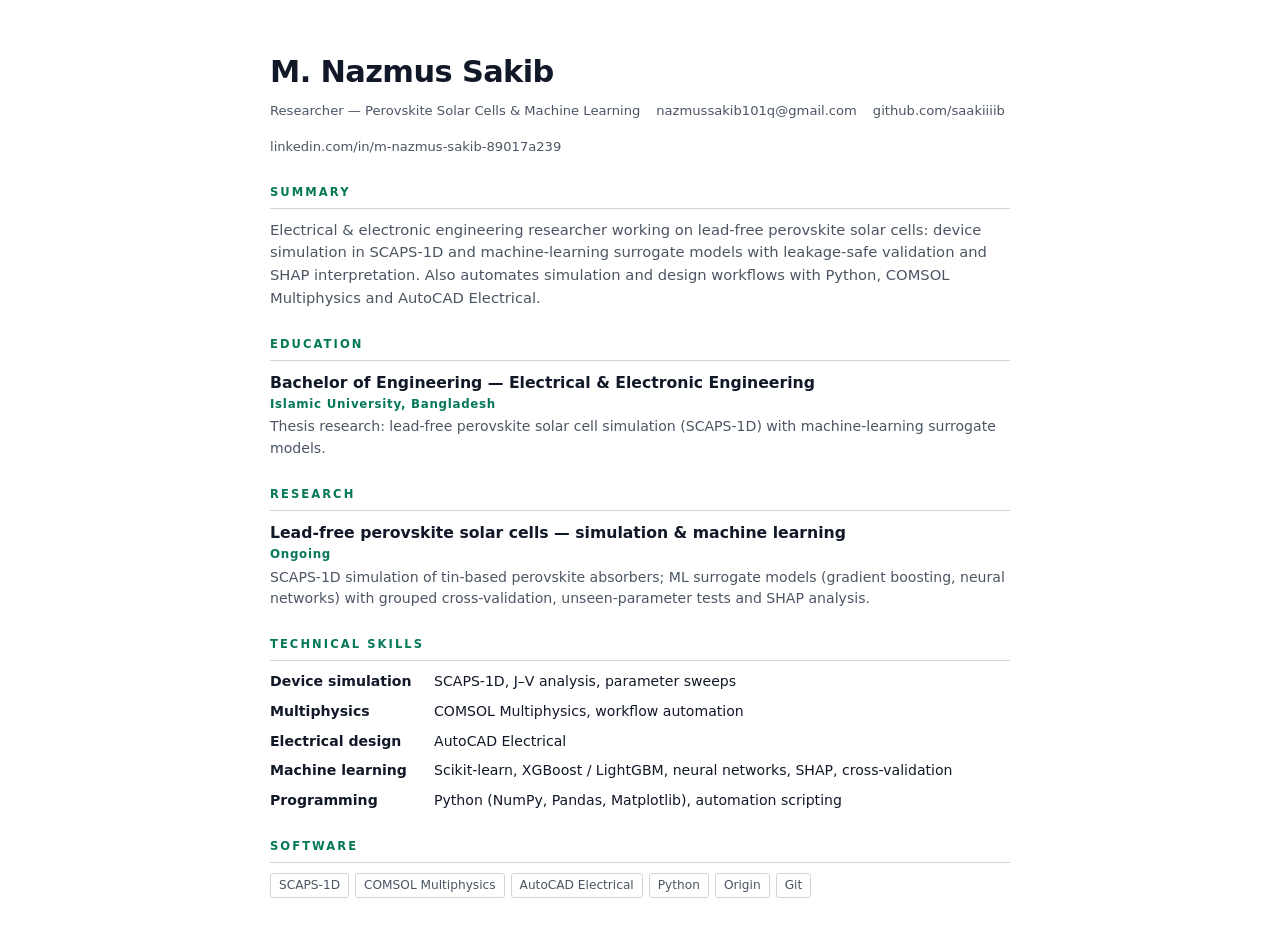
==== resume.html @ ab72bc6c "Replace template persona with real profile; remove placeholder content - Name, contact, GitHub and L" ====
<!DOCTYPE html>
<!-- ✏️ PERSONALIZE: same replacement pass as index.html (name, contact, university, certifications, publications). Print-friendly. -->
<html lang="en">
<head>
<meta charset="UTF-8">
<meta name="viewport" content="width=device-width, initial-scale=1.0">
<title>M. Nazmus Sakib — Resume</title>
<style>
:root{--ink:#111827;--muted:#4b5563;--acc:#047857;--line:#d1d5db}
*{margin:0;padding:0;box-sizing:border-box}
body{font-family:'Segoe UI',system-ui,-apple-system,sans-serif;color:var(--ink);line-height:1.55;background:#fff}
.wrap{max-width:820px;margin:0 auto;padding:48px 40px}
h1{font-size:1.9rem;letter-spacing:-.02em}
h2{font-size:.72rem;letter-spacing:.18em;color:var(--acc);text-transform:uppercase;margin:26px 0 10px;border-bottom:1px solid var(--line);padding-bottom:6px}
.contact{font-size:.82rem;color:var(--muted);margin-top:6px;display:flex;gap:16px;flex-wrap:wrap}
.item{margin-bottom:12px}
.item h3{font-size:.98rem;font-weight:600}
.item .when{font-size:.74rem;color:var(--acc);font-weight:600;letter-spacing:.06em}
.item p{font-size:.88rem;color:var(--muted);margin-top:3px}
.row{display:grid;grid-template-columns:150px 1fr;gap:14px;margin-bottom:8px;font-size:.88rem}
.row b{font-weight:600}
ul.pub{list-style:none;font-size:.88rem}
ul.pub li{margin-bottom:8px}
ul.pub small{display:block;color:var(--muted);font-size:.78rem}
.chips{display:flex;flex-wrap:wrap;gap:6px}
.chips span{font-size:.76rem;border:1px solid var(--line);padding:2px 8px;border-radius:3px;color:var(--muted)}
@media print{body{background:#fff}.wrap{padding:0}}
</style>
</head>
<body>
<div class="wrap">
  <h1>M. Nazmus Sakib</h1>
  <div class="contact">
    <span>Researcher — Perovskite Solar Cells &amp; Machine Learning</span>
    <span>nazmussakib101q@gmail.com</span>
    <span>github.com/saakiiiib</span>
    <span>linkedin.com/in/m-nazmus-sakib-89017a239</span>
  </div>

  <h2>Summary</h2>
  <p style="font-size:.92rem;color:var(--muted)">Electrical &amp; electronic engineering researcher working on lead-free perovskite solar cells: device simulation in SCAPS-1D and machine-learning surrogate models with leakage-safe validation and SHAP interpretation. Also automates simulation and design workflows with Python, COMSOL Multiphysics and AutoCAD Electrical.</p>

  <h2>Education</h2>
  <div class="item"><h3>Bachelor of Engineering — Electrical &amp; Electronic Engineering</h3><div class="when">Islamic University, Bangladesh</div><p>Thesis research: lead-free perovskite solar cell simulation (SCAPS-1D) with machine-learning surrogate models.</p></div>

  <h2>Research</h2>
  <div class="item"><h3>Lead-free perovskite solar cells — simulation &amp; machine learning</h3><div class="when">Ongoing</div><p>SCAPS-1D simulation of tin-based perovskite absorbers; ML surrogate models (gradient boosting, neural networks) with grouped cross-validation, unseen-parameter tests and SHAP analysis.</p></div>

  <h2>Technical Skills</h2>
  <div class="row"><b>Device simulation</b><span>SCAPS-1D, J–V analysis, parameter sweeps</span></div>
  <div class="row"><b>Multiphysics</b><span>COMSOL Multiphysics, workflow automation</span></div>
  <div class="row"><b>Electrical design</b><span>AutoCAD Electrical</span></div>
  <div class="row"><b>Machine learning</b><span>Scikit-learn, XGBoost / LightGBM, neural networks, SHAP, cross-validation</span></div>
  <div class="row"><b>Programming</b><span>Python (NumPy, Pandas, Matplotlib), automation scripting</span></div>

  <h2>Software</h2>
  <div class="chips"><span>SCAPS-1D</span><span>COMSOL Multiphysics</span><span>AutoCAD Electrical</span><span>Python</span><span>Origin</span><span>Git</span></div>
</div>
</body>
</html>
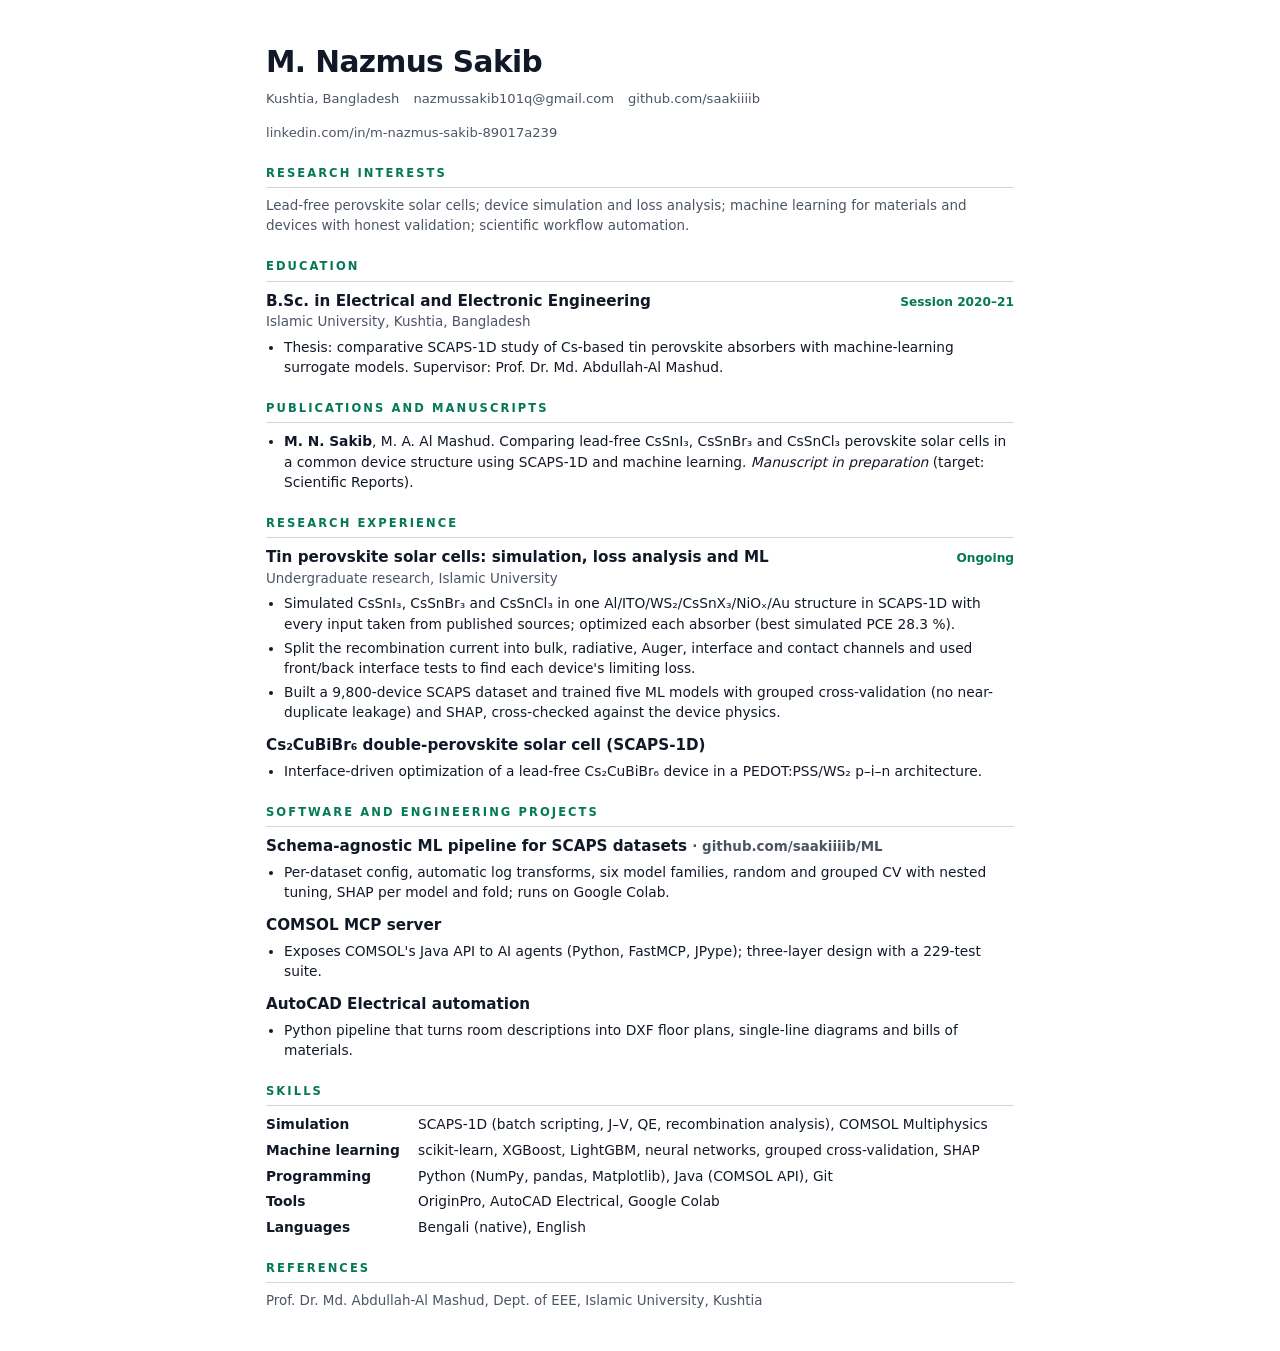
==== commit babb6d41: "Update resume page with full CV" ====
--- a/resume.html
+++ b/resume.html
@@ -1,60 +1,94 @@
 <!DOCTYPE html>
-<!-- ✏️ PERSONALIZE: same replacement pass as index.html (name, contact, university, certifications, publications). Print-friendly. -->
 <html lang="en">
 <head>
 <meta charset="UTF-8">
 <meta name="viewport" content="width=device-width, initial-scale=1.0">
-<title>M. Nazmus Sakib — Resume</title>
+<title>M. Nazmus Sakib — CV</title>
 <style>
-:root{--ink:#111827;--muted:#4b5563;--acc:#047857;--line:#d1d5db}
+:root{--ink:#111827;--muted:#4b5563;--acc:#047857;--line:#d1d5db;--todo:#b91c1c}
 *{margin:0;padding:0;box-sizing:border-box}
-body{font-family:'Segoe UI',system-ui,-apple-system,sans-serif;color:var(--ink);line-height:1.55;background:#fff}
-.wrap{max-width:820px;margin:0 auto;padding:48px 40px}
-h1{font-size:1.9rem;letter-spacing:-.02em}
-h2{font-size:.72rem;letter-spacing:.18em;color:var(--acc);text-transform:uppercase;margin:26px 0 10px;border-bottom:1px solid var(--line);padding-bottom:6px}
-.contact{font-size:.82rem;color:var(--muted);margin-top:6px;display:flex;gap:16px;flex-wrap:wrap}
-.item{margin-bottom:12px}
-.item h3{font-size:.98rem;font-weight:600}
-.item .when{font-size:.74rem;color:var(--acc);font-weight:600;letter-spacing:.06em}
-.item p{font-size:.88rem;color:var(--muted);margin-top:3px}
-.row{display:grid;grid-template-columns:150px 1fr;gap:14px;margin-bottom:8px;font-size:.88rem}
+body{font-family:'Segoe UI',system-ui,-apple-system,sans-serif;color:var(--ink);line-height:1.5;background:#fff}
+.wrap{max-width:820px;margin:0 auto;padding:40px 36px}
+h1{font-size:1.85rem;letter-spacing:-.02em}
+h2{font-size:.72rem;letter-spacing:.18em;color:var(--acc);text-transform:uppercase;margin:22px 0 8px;border-bottom:1px solid var(--line);padding-bottom:5px}
+.contact{font-size:.82rem;color:var(--muted);margin-top:5px;display:flex;gap:14px;flex-wrap:wrap}
+.item{margin-bottom:11px}
+.head{display:flex;justify-content:space-between;gap:12px;align-items:baseline}
+.item h3{font-size:.95rem;font-weight:600}
+.when{font-size:.76rem;color:var(--acc);font-weight:600;white-space:nowrap}
+.sub{font-size:.84rem;color:var(--muted)}
+ul{margin:4px 0 0 18px;font-size:.86rem;color:var(--ink)}
+ul li{margin-bottom:3px}
+.row{display:grid;grid-template-columns:140px 1fr;gap:12px;margin-bottom:5px;font-size:.86rem}
+.contact a{color:inherit;text-decoration:none}
 .row b{font-weight:600}
-ul.pub{list-style:none;font-size:.88rem}
-ul.pub li{margin-bottom:8px}
-ul.pub small{display:block;color:var(--muted);font-size:.78rem}
-.chips{display:flex;flex-wrap:wrap;gap:6px}
-.chips span{font-size:.76rem;border:1px solid var(--line);padding:2px 8px;border-radius:3px;color:var(--muted)}
-@media print{body{background:#fff}.wrap{padding:0}}
+.todo{color:var(--todo);font-weight:600}
+@media print{.wrap{padding:0}.todo{color:#000}}
 </style>
 </head>
 <body>
 <div class="wrap">
   <h1>M. Nazmus Sakib</h1>
   <div class="contact">
-    <span>Researcher — Perovskite Solar Cells &amp; Machine Learning</span>
-    <span>nazmussakib101q@gmail.com</span>
-    <span>github.com/saakiiiib</span>
-    <span>linkedin.com/in/m-nazmus-sakib-89017a239</span>
+    <span>Kushtia, Bangladesh</span>
+    <a href="mailto:nazmussakib101q@gmail.com">nazmussakib101q@gmail.com</a>
+    <a href="https://github.com/saakiiiib">github.com/saakiiiib</a>
+    <a href="https://www.linkedin.com/in/m-nazmus-sakib-89017a239">linkedin.com/in/m-nazmus-sakib-89017a239</a>
   </div>
 
-  <h2>Summary</h2>
-  <p style="font-size:.92rem;color:var(--muted)">Electrical &amp; electronic engineering researcher working on lead-free perovskite solar cells: device simulation in SCAPS-1D and machine-learning surrogate models with leakage-safe validation and SHAP interpretation. Also automates simulation and design workflows with Python, COMSOL Multiphysics and AutoCAD Electrical.</p>
+  <h2>Research interests</h2>
+  <p class="sub">Lead-free perovskite solar cells; device simulation and loss analysis; machine learning for materials and devices with honest validation; scientific workflow automation.</p>
 
   <h2>Education</h2>
-  <div class="item"><h3>Bachelor of Engineering — Electrical &amp; Electronic Engineering</h3><div class="when">Islamic University, Bangladesh</div><p>Thesis research: lead-free perovskite solar cell simulation (SCAPS-1D) with machine-learning surrogate models.</p></div>
+  <div class="item">
+    <div class="head"><h3>B.Sc. in Electrical and Electronic Engineering</h3><span class="when">Session 2020–21</span></div>
+    <div class="sub">Islamic University, Kushtia, Bangladesh</div>
+    <ul><li>Thesis: comparative SCAPS-1D study of Cs-based tin perovskite absorbers with machine-learning surrogate models. Supervisor: Prof. Dr. Md. Abdullah-Al Mashud.</li></ul>
+  </div>
 
-  <h2>Research</h2>
-  <div class="item"><h3>Lead-free perovskite solar cells — simulation &amp; machine learning</h3><div class="when">Ongoing</div><p>SCAPS-1D simulation of tin-based perovskite absorbers; ML surrogate models (gradient boosting, neural networks) with grouped cross-validation, unseen-parameter tests and SHAP analysis.</p></div>
+  <h2>Publications and manuscripts</h2>
+  <ul>
+    <li><b>M. N. Sakib</b>, M. A. Al Mashud. Comparing lead-free CsSnI₃, CsSnBr₃ and CsSnCl₃ perovskite solar cells in a common device structure using SCAPS-1D and machine learning. <i>Manuscript in preparation</i> (target: Scientific Reports).</li>
+  </ul>
 
-  <h2>Technical Skills</h2>
-  <div class="row"><b>Device simulation</b><span>SCAPS-1D, J–V analysis, parameter sweeps</span></div>
-  <div class="row"><b>Multiphysics</b><span>COMSOL Multiphysics, workflow automation</span></div>
-  <div class="row"><b>Electrical design</b><span>AutoCAD Electrical</span></div>
-  <div class="row"><b>Machine learning</b><span>Scikit-learn, XGBoost / LightGBM, neural networks, SHAP, cross-validation</span></div>
-  <div class="row"><b>Programming</b><span>Python (NumPy, Pandas, Matplotlib), automation scripting</span></div>
+  <h2>Research experience</h2>
+  <div class="item">
+    <div class="head"><h3>Tin perovskite solar cells: simulation, loss analysis and ML</h3><span class="when">Ongoing</span></div>
+    <div class="sub">Undergraduate research, Islamic University</div>
+    <ul>
+      <li>Simulated CsSnI₃, CsSnBr₃ and CsSnCl₃ in one Al/ITO/WS₂/CsSnX₃/NiOₓ/Au structure in SCAPS-1D with every input taken from published sources; optimized each absorber (best simulated PCE 28.3 %).</li>
+      <li>Split the recombination current into bulk, radiative, Auger, interface and contact channels and used front/back interface tests to find each device's limiting loss.</li>
+      <li>Built a 9,800-device SCAPS dataset and trained five ML models with grouped cross-validation (no near-duplicate leakage) and SHAP, cross-checked against the device physics.</li>
+    </ul>
+  </div>
+  <div class="item">
+    <div class="head"><h3>Cs₂CuBiBr₆ double-perovskite solar cell (SCAPS-1D)</h3></div>
+    <ul><li>Interface-driven optimization of a lead-free Cs₂CuBiBr₆ device in a PEDOT:PSS/WS₂ p–i–n architecture.</li></ul>
+  </div>
 
-  <h2>Software</h2>
-  <div class="chips"><span>SCAPS-1D</span><span>COMSOL Multiphysics</span><span>AutoCAD Electrical</span><span>Python</span><span>Origin</span><span>Git</span></div>
+  <h2>Software and engineering projects</h2>
+  <div class="item">
+    <h3>Schema-agnostic ML pipeline for SCAPS datasets <span class="sub">· github.com/saakiiiib/ML</span></h3>
+    <ul><li>Per-dataset config, automatic log transforms, six model families, random and grouped CV with nested tuning, SHAP per model and fold; runs on Google Colab.</li></ul>
+  </div>
+  <div class="item">
+    <h3>COMSOL MCP server</h3>
+    <ul><li>Exposes COMSOL's Java API to AI agents (Python, FastMCP, JPype); three-layer design with a 229-test suite.</li></ul>
+  </div>
+  <div class="item">
+    <h3>AutoCAD Electrical automation</h3>
+    <ul><li>Python pipeline that turns room descriptions into DXF floor plans, single-line diagrams and bills of materials.</li></ul>
+  </div>
+
+  <h2>Skills</h2>
+  <div class="row"><b>Simulation</b><span>SCAPS-1D (batch scripting, J–V, QE, recombination analysis), COMSOL Multiphysics</span></div>
+  <div class="row"><b>Machine learning</b><span>scikit-learn, XGBoost, LightGBM, neural networks, grouped cross-validation, SHAP</span></div>
+  <div class="row"><b>Programming</b><span>Python (NumPy, pandas, Matplotlib), Java (COMSOL API), Git</span></div>
+  <div class="row"><b>Tools</b><span>OriginPro, AutoCAD Electrical, Google Colab</span></div>
+  <div class="row"><b>Languages</b><span>Bengali (native), English</span></div>
+
+  <h2>References</h2>
+  <div class="sub">Prof. Dr. Md. Abdullah-Al Mashud, Dept. of EEE, Islamic University, Kushtia</div>
 </div>
 </body>
 </html>
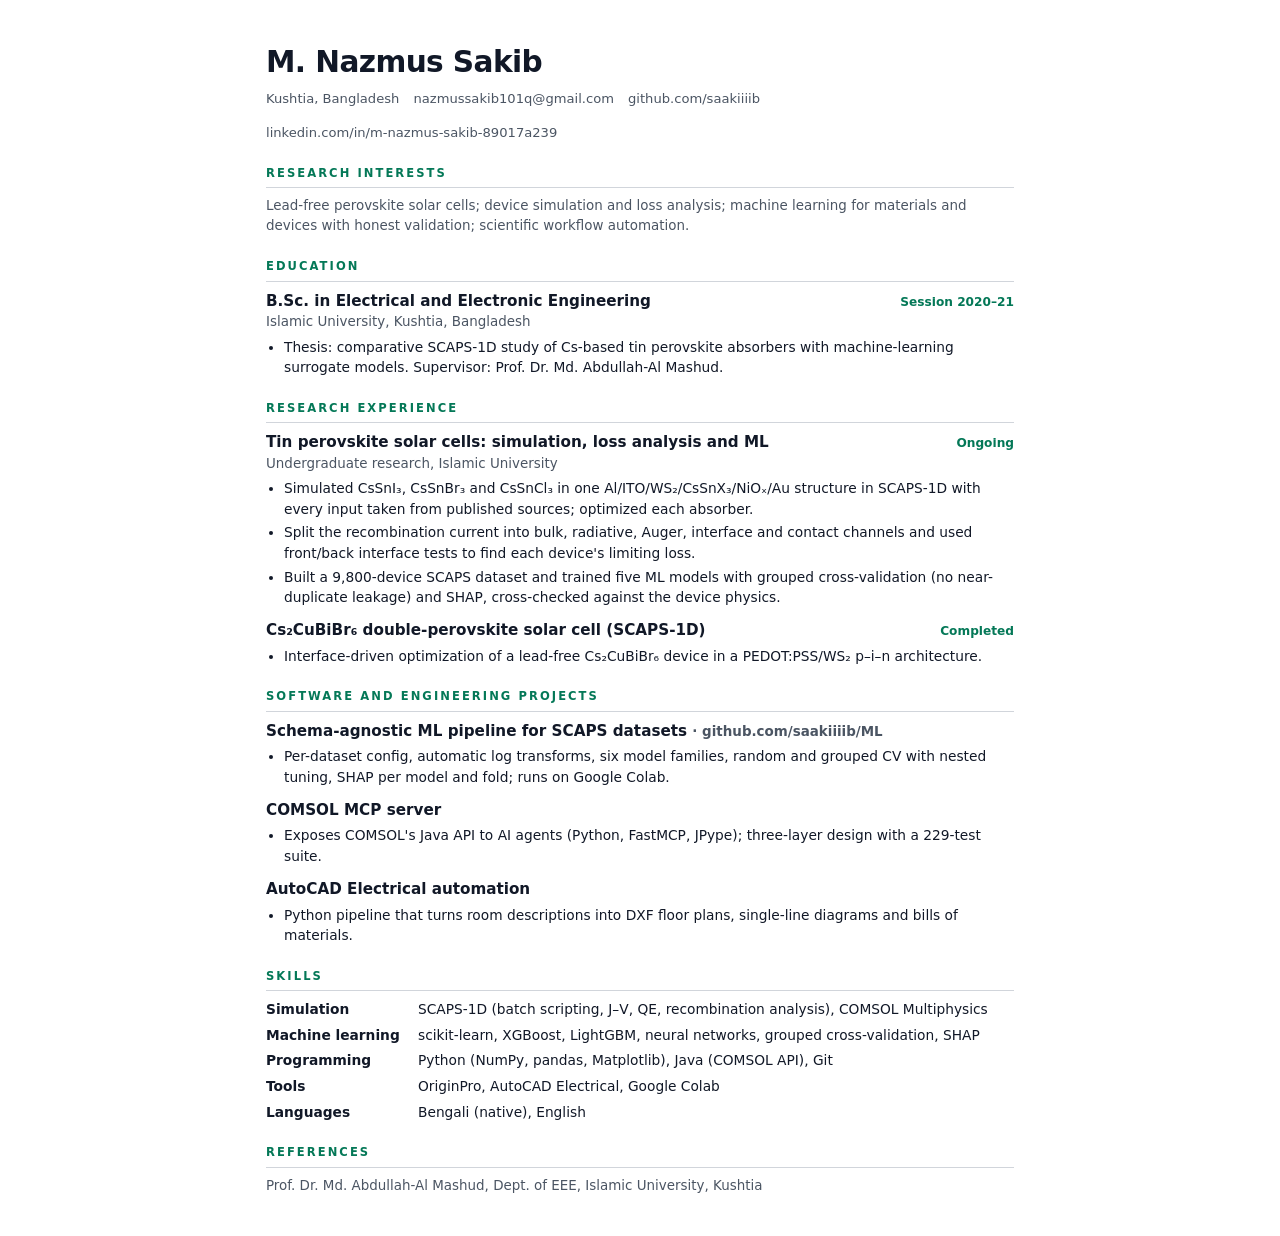
==== commit 2f96c5cf: "Redesign site; remove placeholder figures and scripts Co-Authored-By: Claude Opus 5.5 <noreply@anthr" ====
--- a/resume.html
+++ b/resume.html
@@ -20,7 +20,6 @@
 ul{margin:4px 0 0 18px;font-size:.86rem;color:var(--ink)}
 ul li{margin-bottom:3px}
 .row{display:grid;grid-template-columns:140px 1fr;gap:12px;margin-bottom:5px;font-size:.86rem}
-.contact a{color:inherit;text-decoration:none}
 .row b{font-weight:600}
 .todo{color:var(--todo);font-weight:600}
 @media print{.wrap{padding:0}.todo{color:#000}}
@@ -31,9 +30,9 @@
   <h1>M. Nazmus Sakib</h1>
   <div class="contact">
     <span>Kushtia, Bangladesh</span>
-    <a href="mailto:nazmussakib101q@gmail.com">nazmussakib101q@gmail.com</a>
-    <a href="https://github.com/saakiiiib">github.com/saakiiiib</a>
-    <a href="https://www.linkedin.com/in/m-nazmus-sakib-89017a239">linkedin.com/in/m-nazmus-sakib-89017a239</a>
+    <span>nazmussakib101q@gmail.com</span>
+        <span>github.com/saakiiiib</span>
+    <span>linkedin.com/in/m-nazmus-sakib-89017a239</span>
   </div>
 
   <h2>Research interests</h2>
@@ -46,23 +45,18 @@
     <ul><li>Thesis: comparative SCAPS-1D study of Cs-based tin perovskite absorbers with machine-learning surrogate models. Supervisor: Prof. Dr. Md. Abdullah-Al Mashud.</li></ul>
   </div>
 
-  <h2>Publications and manuscripts</h2>
-  <ul>
-    <li><b>M. N. Sakib</b>, M. A. Al Mashud. Comparing lead-free CsSnI₃, CsSnBr₃ and CsSnCl₃ perovskite solar cells in a common device structure using SCAPS-1D and machine learning. <i>Manuscript in preparation</i> (target: Scientific Reports).</li>
-  </ul>
-
   <h2>Research experience</h2>
   <div class="item">
     <div class="head"><h3>Tin perovskite solar cells: simulation, loss analysis and ML</h3><span class="when">Ongoing</span></div>
     <div class="sub">Undergraduate research, Islamic University</div>
     <ul>
-      <li>Simulated CsSnI₃, CsSnBr₃ and CsSnCl₃ in one Al/ITO/WS₂/CsSnX₃/NiOₓ/Au structure in SCAPS-1D with every input taken from published sources; optimized each absorber (best simulated PCE 28.3 %).</li>
+      <li>Simulated CsSnI₃, CsSnBr₃ and CsSnCl₃ in one Al/ITO/WS₂/CsSnX₃/NiOₓ/Au structure in SCAPS-1D with every input taken from published sources; optimized each absorber.</li>
       <li>Split the recombination current into bulk, radiative, Auger, interface and contact channels and used front/back interface tests to find each device's limiting loss.</li>
       <li>Built a 9,800-device SCAPS dataset and trained five ML models with grouped cross-validation (no near-duplicate leakage) and SHAP, cross-checked against the device physics.</li>
     </ul>
   </div>
   <div class="item">
-    <div class="head"><h3>Cs₂CuBiBr₆ double-perovskite solar cell (SCAPS-1D)</h3></div>
+    <div class="head"><h3>Cs₂CuBiBr₆ double-perovskite solar cell (SCAPS-1D)</h3><span class="when">Completed</span></div>
     <ul><li>Interface-driven optimization of a lead-free Cs₂CuBiBr₆ device in a PEDOT:PSS/WS₂ p–i–n architecture.</li></ul>
   </div>
 
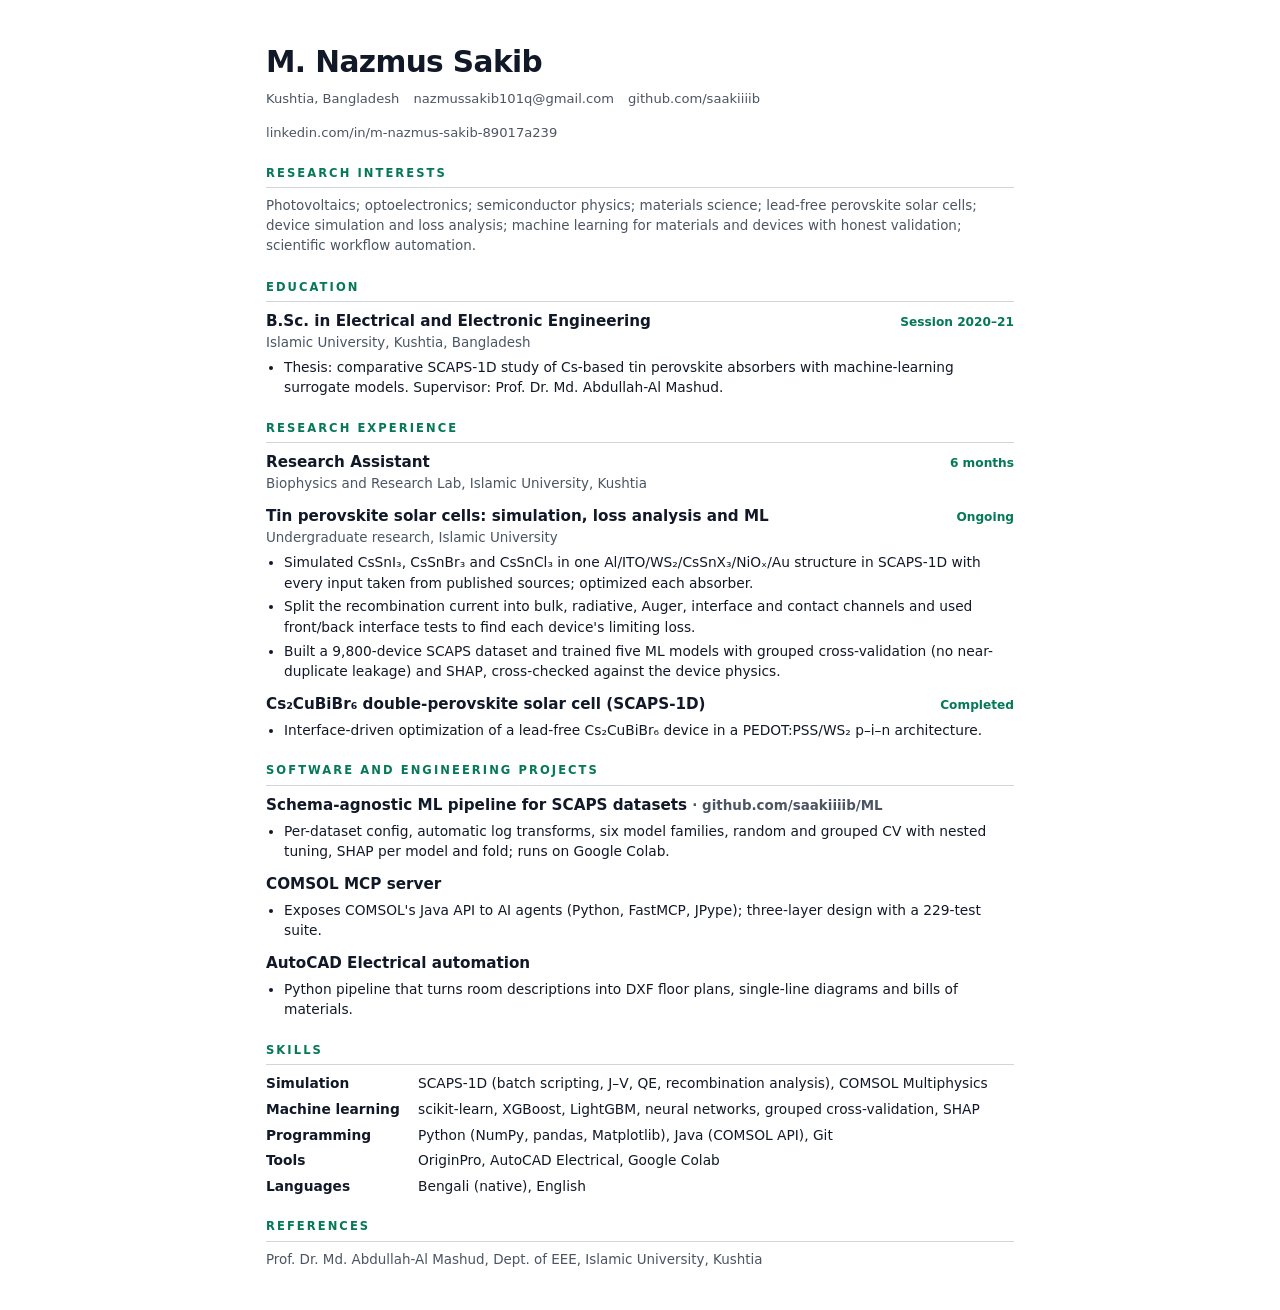
==== commit cd520911: "Animated redesign; add Research Assistant role and interests Co-Authored-By: Claude Opus 5.5 <norepl" ====
--- a/resume.html
+++ b/resume.html
@@ -36,7 +36,7 @@
   </div>
 
   <h2>Research interests</h2>
-  <p class="sub">Lead-free perovskite solar cells; device simulation and loss analysis; machine learning for materials and devices with honest validation; scientific workflow automation.</p>
+  <p class="sub">Photovoltaics; optoelectronics; semiconductor physics; materials science; lead-free perovskite solar cells; device simulation and loss analysis; machine learning for materials and devices with honest validation; scientific workflow automation.</p>
 
   <h2>Education</h2>
   <div class="item">
@@ -46,6 +46,10 @@
   </div>
 
   <h2>Research experience</h2>
+  <div class="item">
+    <div class="head"><h3>Research Assistant</h3><span class="when">6 months</span></div>
+    <div class="sub">Biophysics and Research Lab, Islamic University, Kushtia</div>
+  </div>
   <div class="item">
     <div class="head"><h3>Tin perovskite solar cells: simulation, loss analysis and ML</h3><span class="when">Ongoing</span></div>
     <div class="sub">Undergraduate research, Islamic University</div>
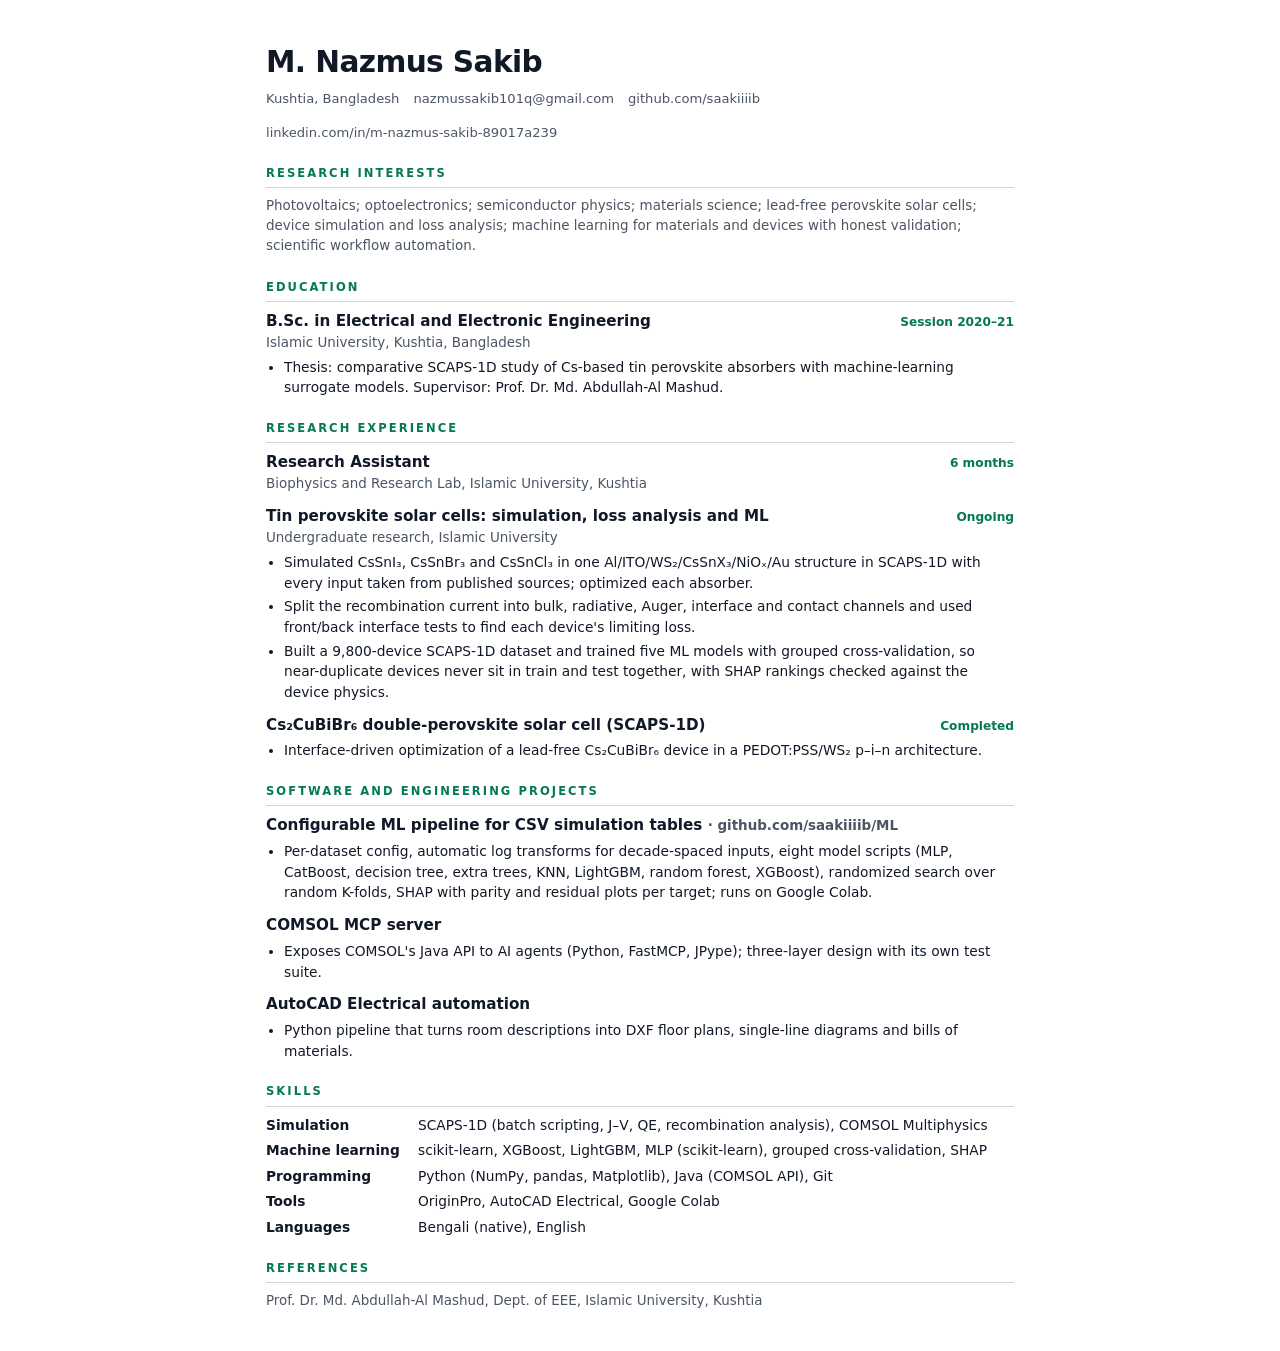
==== commit afc20075: "Separate thesis claims from the public repo; accessibility and mobile fixes Claims - The project car" ====
--- a/resume.html
+++ b/resume.html
@@ -4,8 +4,9 @@
 <meta charset="UTF-8">
 <meta name="viewport" content="width=device-width, initial-scale=1.0">
 <title>M. Nazmus Sakib — CV</title>
+<link rel="icon" href="favicon.svg" type="image/svg+xml">
 <style>
-:root{--ink:#111827;--muted:#4b5563;--acc:#047857;--line:#d1d5db;--todo:#b91c1c}
+:root{--ink:#111827;--muted:#4b5563;--acc:#047857;--line:#d1d5db}
 *{margin:0;padding:0;box-sizing:border-box}
 body{font-family:'Segoe UI',system-ui,-apple-system,sans-serif;color:var(--ink);line-height:1.5;background:#fff}
 .wrap{max-width:820px;margin:0 auto;padding:40px 36px}
@@ -21,8 +22,20 @@
 ul li{margin-bottom:3px}
 .row{display:grid;grid-template-columns:140px 1fr;gap:12px;margin-bottom:5px;font-size:.86rem}
 .row b{font-weight:600}
-.todo{color:var(--todo);font-weight:600}
-@media print{.wrap{padding:0}.todo{color:#000}}
+@media print{
+  @page{margin:14mm 15mm}
+  html,body{background:#fff;color:#000}
+  body{font-size:10.5pt;line-height:1.38}
+  .wrap{max-width:none;margin:0;padding:0}
+  h1{font-size:19pt}
+  h2{color:#000;border-bottom:1px solid #000;font-size:8pt;margin:13pt 0 5pt;page-break-after:avoid}
+  h3,.item h3{color:#000;page-break-after:avoid}
+  .sub,.contact{color:#222}
+  .when{color:#000}
+  ul{color:#000}
+  .item,.row{page-break-inside:avoid}
+  a{color:#000;text-decoration:none}
+}
 </style>
 </head>
 <body>
@@ -56,7 +69,7 @@
     <ul>
       <li>Simulated CsSnI₃, CsSnBr₃ and CsSnCl₃ in one Al/ITO/WS₂/CsSnX₃/NiOₓ/Au structure in SCAPS-1D with every input taken from published sources; optimized each absorber.</li>
       <li>Split the recombination current into bulk, radiative, Auger, interface and contact channels and used front/back interface tests to find each device's limiting loss.</li>
-      <li>Built a 9,800-device SCAPS dataset and trained five ML models with grouped cross-validation (no near-duplicate leakage) and SHAP, cross-checked against the device physics.</li>
+      <li>Built a 9,800-device SCAPS-1D dataset and trained five ML models with grouped cross-validation, so near-duplicate devices never sit in train and test together, with SHAP rankings checked against the device physics.</li>
     </ul>
   </div>
   <div class="item">
@@ -66,12 +79,12 @@
 
   <h2>Software and engineering projects</h2>
   <div class="item">
-    <h3>Schema-agnostic ML pipeline for SCAPS datasets <span class="sub">· github.com/saakiiiib/ML</span></h3>
-    <ul><li>Per-dataset config, automatic log transforms, six model families, random and grouped CV with nested tuning, SHAP per model and fold; runs on Google Colab.</li></ul>
+    <h3>Configurable ML pipeline for CSV simulation tables <span class="sub">· github.com/saakiiiib/ML</span></h3>
+    <ul><li>Per-dataset config, automatic log transforms for decade-spaced inputs, eight model scripts (MLP, CatBoost, decision tree, extra trees, KNN, LightGBM, random forest, XGBoost), randomized search over random K-folds, SHAP with parity and residual plots per target; runs on Google Colab.</li></ul>
   </div>
   <div class="item">
     <h3>COMSOL MCP server</h3>
-    <ul><li>Exposes COMSOL's Java API to AI agents (Python, FastMCP, JPype); three-layer design with a 229-test suite.</li></ul>
+    <ul><li>Exposes COMSOL's Java API to AI agents (Python, FastMCP, JPype); three-layer design with its own test suite.</li></ul>
   </div>
   <div class="item">
     <h3>AutoCAD Electrical automation</h3>
@@ -80,7 +93,7 @@
 
   <h2>Skills</h2>
   <div class="row"><b>Simulation</b><span>SCAPS-1D (batch scripting, J–V, QE, recombination analysis), COMSOL Multiphysics</span></div>
-  <div class="row"><b>Machine learning</b><span>scikit-learn, XGBoost, LightGBM, neural networks, grouped cross-validation, SHAP</span></div>
+  <div class="row"><b>Machine learning</b><span>scikit-learn, XGBoost, LightGBM, MLP (scikit-learn), grouped cross-validation, SHAP</span></div>
   <div class="row"><b>Programming</b><span>Python (NumPy, pandas, Matplotlib), Java (COMSOL API), Git</span></div>
   <div class="row"><b>Tools</b><span>OriginPro, AutoCAD Electrical, Google Colab</span></div>
   <div class="row"><b>Languages</b><span>Bengali (native), English</span></div>
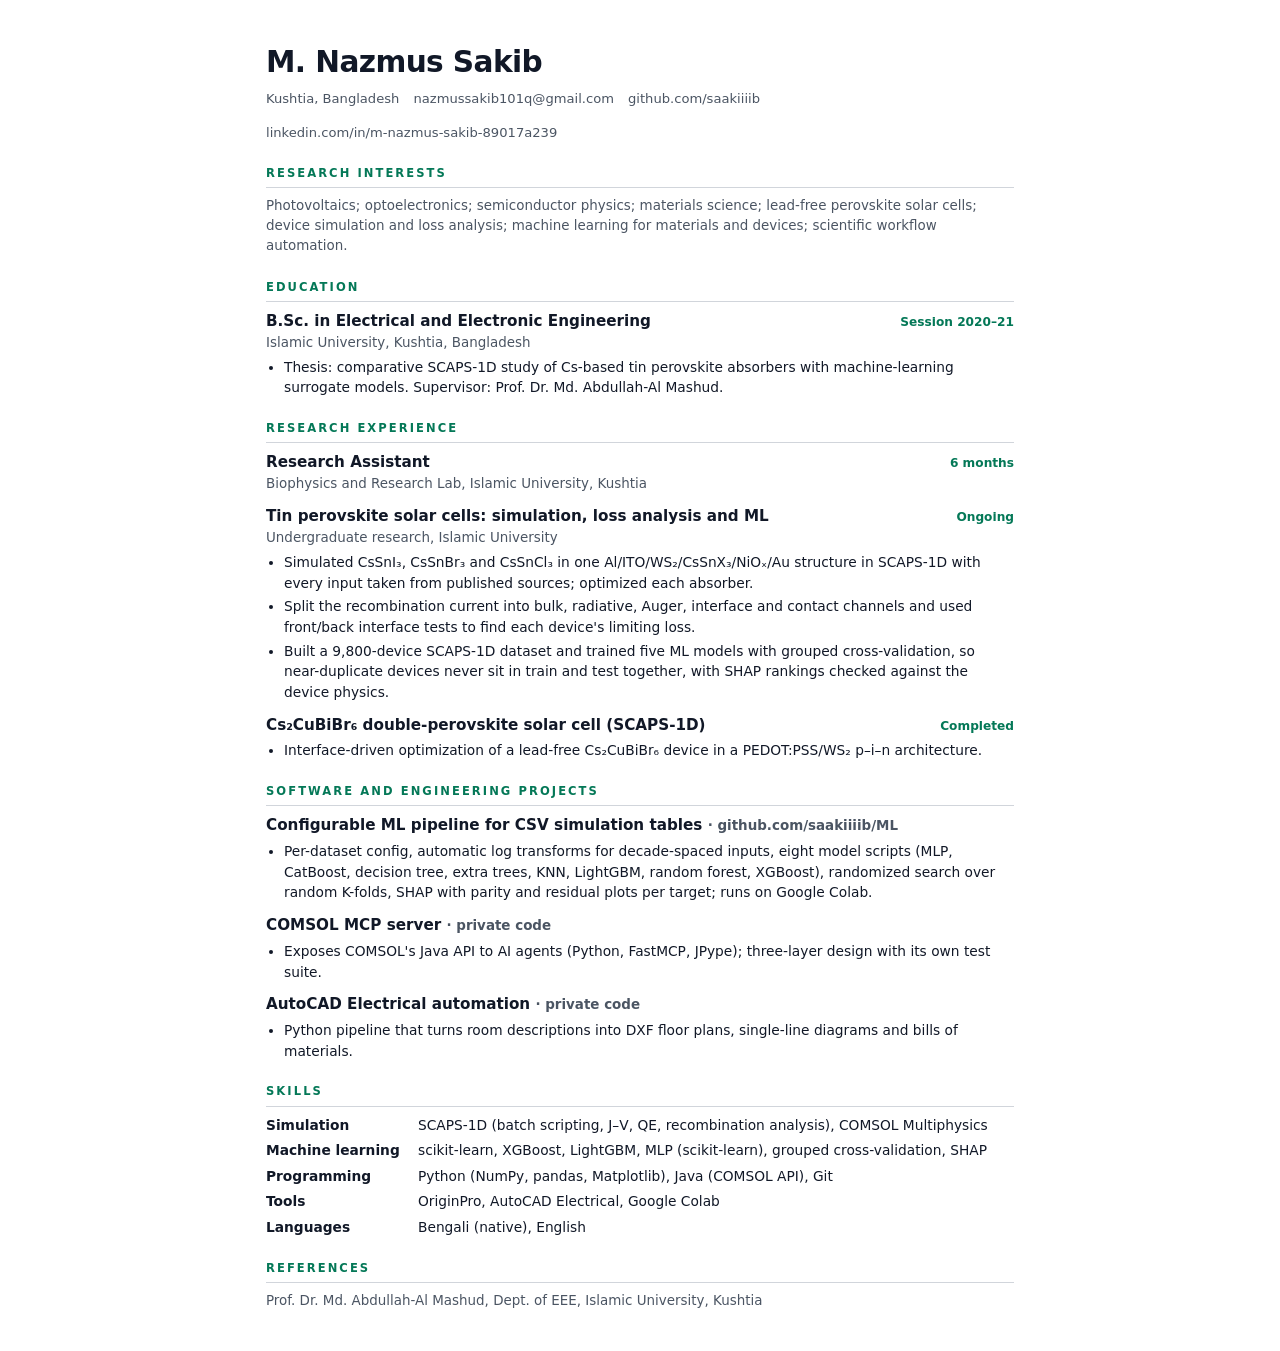
==== commit 249c78a5: "Mark unlinked projects as private, cut self-praise, fix deep-link reveals - COMSOL MCP server and Au" ====
--- a/resume.html
+++ b/resume.html
@@ -49,7 +49,7 @@
   </div>
 
   <h2>Research interests</h2>
-  <p class="sub">Photovoltaics; optoelectronics; semiconductor physics; materials science; lead-free perovskite solar cells; device simulation and loss analysis; machine learning for materials and devices with honest validation; scientific workflow automation.</p>
+  <p class="sub">Photovoltaics; optoelectronics; semiconductor physics; materials science; lead-free perovskite solar cells; device simulation and loss analysis; machine learning for materials and devices; scientific workflow automation.</p>
 
   <h2>Education</h2>
   <div class="item">
@@ -83,11 +83,11 @@
     <ul><li>Per-dataset config, automatic log transforms for decade-spaced inputs, eight model scripts (MLP, CatBoost, decision tree, extra trees, KNN, LightGBM, random forest, XGBoost), randomized search over random K-folds, SHAP with parity and residual plots per target; runs on Google Colab.</li></ul>
   </div>
   <div class="item">
-    <h3>COMSOL MCP server</h3>
+    <h3>COMSOL MCP server <span class="sub">· private code</span></h3>
     <ul><li>Exposes COMSOL's Java API to AI agents (Python, FastMCP, JPype); three-layer design with its own test suite.</li></ul>
   </div>
   <div class="item">
-    <h3>AutoCAD Electrical automation</h3>
+    <h3>AutoCAD Electrical automation <span class="sub">· private code</span></h3>
     <ul><li>Python pipeline that turns room descriptions into DXF floor plans, single-line diagrams and bills of materials.</li></ul>
   </div>
 
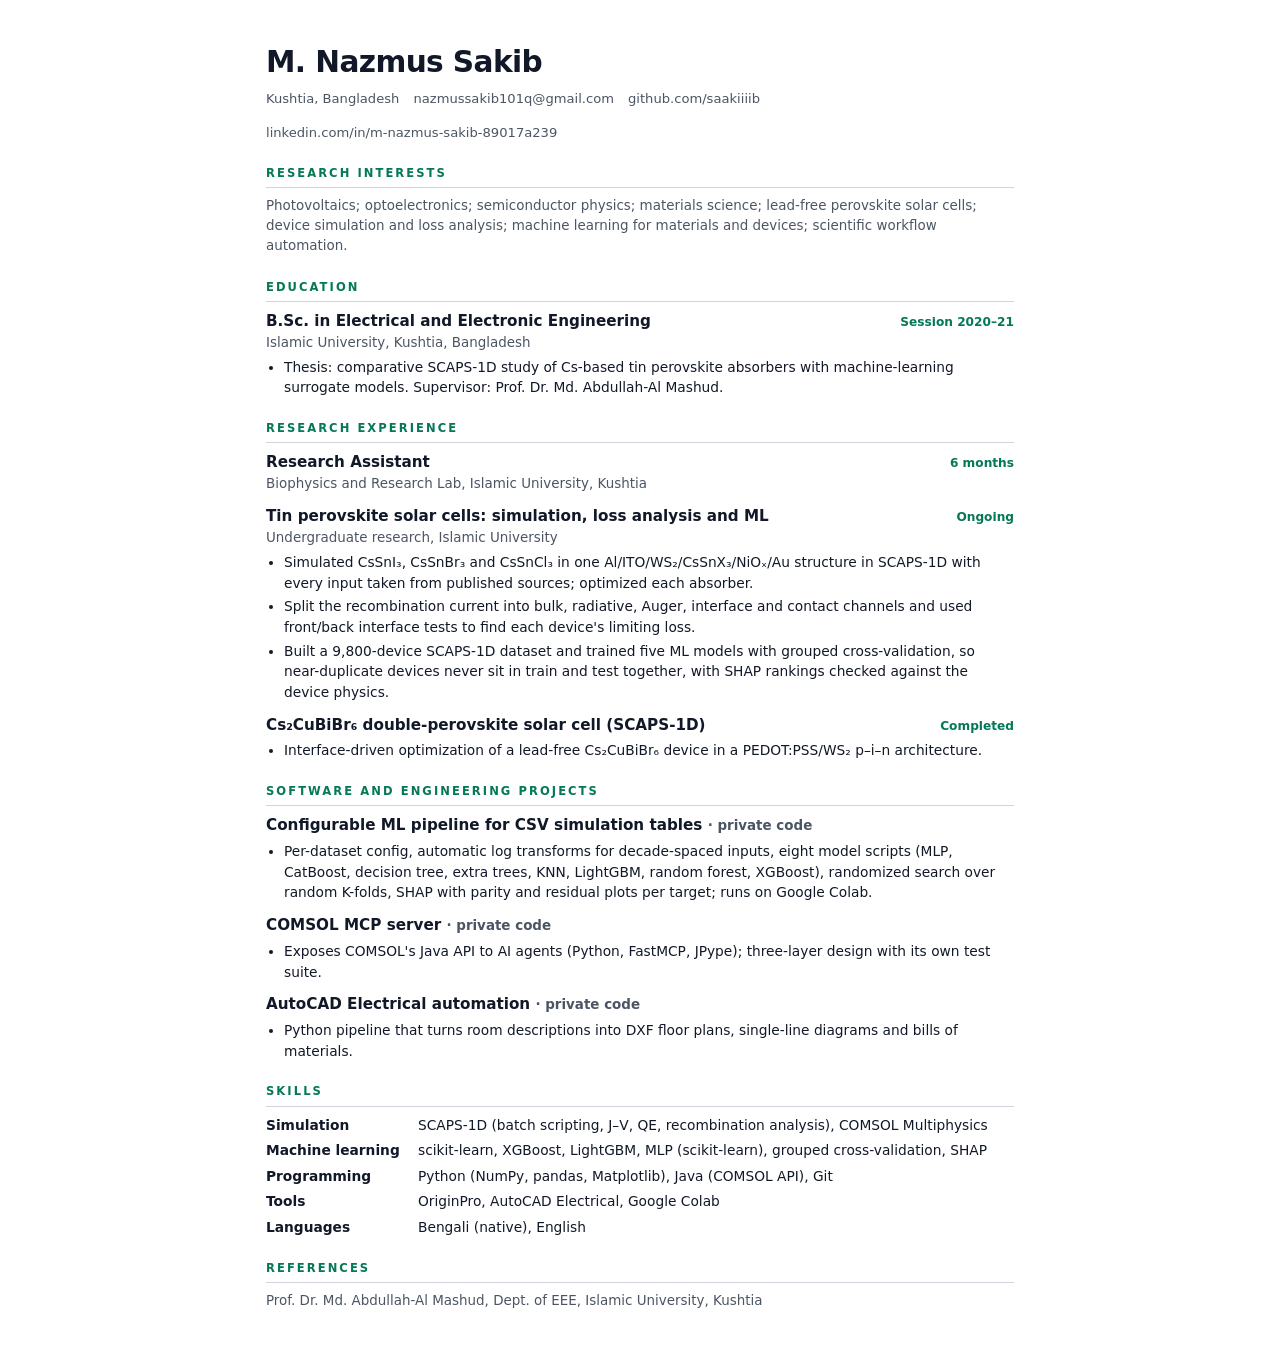
==== commit 29dc27aa: "Mark ML pipeline as private code instead of linking to private repo" ====
--- a/resume.html
+++ b/resume.html
@@ -79,7 +79,7 @@
 
   <h2>Software and engineering projects</h2>
   <div class="item">
-    <h3>Configurable ML pipeline for CSV simulation tables <span class="sub">· github.com/saakiiiib/ML</span></h3>
+    <h3>Configurable ML pipeline for CSV simulation tables <span class="sub">· private code</span></h3>
     <ul><li>Per-dataset config, automatic log transforms for decade-spaced inputs, eight model scripts (MLP, CatBoost, decision tree, extra trees, KNN, LightGBM, random forest, XGBoost), randomized search over random K-folds, SHAP with parity and residual plots per target; runs on Google Colab.</li></ul>
   </div>
   <div class="item">
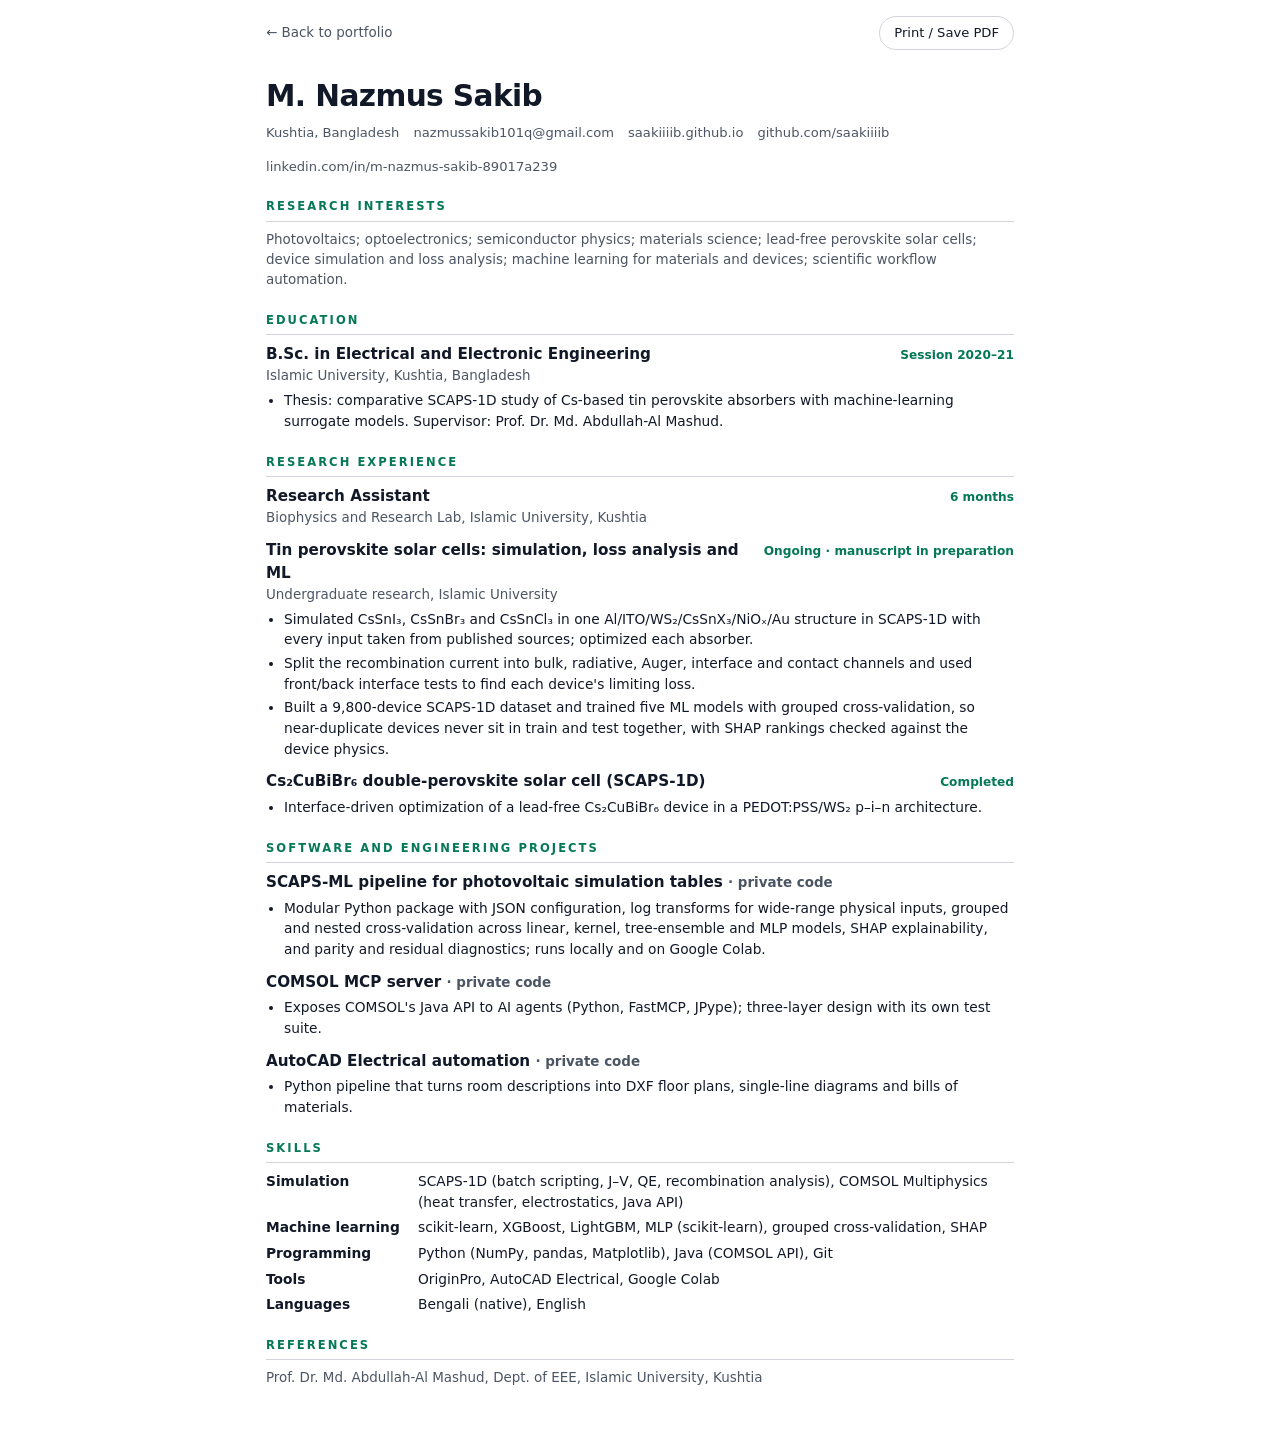
==== commit 4b046bad: "Modularize portfolio assets, fix accessibility/CV links, and align ML copy" ====
--- a/resume.html
+++ b/resume.html
@@ -4,48 +4,24 @@
 <meta charset="UTF-8">
 <meta name="viewport" content="width=device-width, initial-scale=1.0">
 <title>M. Nazmus Sakib — CV</title>
+<meta name="description" content="Curriculum Vitae of M. Nazmus Sakib — Electrical and Electronic Engineering researcher in photovoltaics, SCAPS-1D simulation, and machine learning for materials.">
+<link rel="canonical" href="https://saakiiiib.github.io/resume.html">
 <link rel="icon" href="favicon.svg" type="image/svg+xml">
-<style>
-:root{--ink:#111827;--muted:#4b5563;--acc:#047857;--line:#d1d5db}
-*{margin:0;padding:0;box-sizing:border-box}
-body{font-family:'Segoe UI',system-ui,-apple-system,sans-serif;color:var(--ink);line-height:1.5;background:#fff}
-.wrap{max-width:820px;margin:0 auto;padding:40px 36px}
-h1{font-size:1.85rem;letter-spacing:-.02em}
-h2{font-size:.72rem;letter-spacing:.18em;color:var(--acc);text-transform:uppercase;margin:22px 0 8px;border-bottom:1px solid var(--line);padding-bottom:5px}
-.contact{font-size:.82rem;color:var(--muted);margin-top:5px;display:flex;gap:14px;flex-wrap:wrap}
-.item{margin-bottom:11px}
-.head{display:flex;justify-content:space-between;gap:12px;align-items:baseline}
-.item h3{font-size:.95rem;font-weight:600}
-.when{font-size:.76rem;color:var(--acc);font-weight:600;white-space:nowrap}
-.sub{font-size:.84rem;color:var(--muted)}
-ul{margin:4px 0 0 18px;font-size:.86rem;color:var(--ink)}
-ul li{margin-bottom:3px}
-.row{display:grid;grid-template-columns:140px 1fr;gap:12px;margin-bottom:5px;font-size:.86rem}
-.row b{font-weight:600}
-@media print{
-  @page{margin:14mm 15mm}
-  html,body{background:#fff;color:#000}
-  body{font-size:10.5pt;line-height:1.38}
-  .wrap{max-width:none;margin:0;padding:0}
-  h1{font-size:19pt}
-  h2{color:#000;border-bottom:1px solid #000;font-size:8pt;margin:13pt 0 5pt;page-break-after:avoid}
-  h3,.item h3{color:#000;page-break-after:avoid}
-  .sub,.contact{color:#222}
-  .when{color:#000}
-  ul{color:#000}
-  .item,.row{page-break-inside:avoid}
-  a{color:#000;text-decoration:none}
-}
-</style>
+<link rel="stylesheet" href="assets/css/resume.css">
 </head>
 <body>
-<div class="wrap">
+<nav class="topbar" aria-label="Resume navigation">
+  <a class="back" href="./">← Back to portfolio</a>
+  <button type="button" class="print-btn" onclick="window.print()">Print / Save PDF</button>
+</nav>
+<main class="wrap">
   <h1>M. Nazmus Sakib</h1>
   <div class="contact">
     <span>Kushtia, Bangladesh</span>
-    <span>nazmussakib101q@gmail.com</span>
-        <span>github.com/saakiiiib</span>
-    <span>linkedin.com/in/m-nazmus-sakib-89017a239</span>
+    <a href="mailto:nazmussakib101q@gmail.com">nazmussakib101q@gmail.com</a>
+    <a href="https://saakiiiib.github.io/">saakiiiib.github.io</a>
+    <a href="https://github.com/saakiiiib" target="_blank" rel="noopener noreferrer">github.com/saakiiiib</a>
+    <a href="https://www.linkedin.com/in/m-nazmus-sakib-89017a239" target="_blank" rel="noopener noreferrer">linkedin.com/in/m-nazmus-sakib-89017a239</a>
   </div>
 
   <h2>Research interests</h2>
@@ -64,7 +40,7 @@
     <div class="sub">Biophysics and Research Lab, Islamic University, Kushtia</div>
   </div>
   <div class="item">
-    <div class="head"><h3>Tin perovskite solar cells: simulation, loss analysis and ML</h3><span class="when">Ongoing</span></div>
+    <div class="head"><h3>Tin perovskite solar cells: simulation, loss analysis and ML</h3><span class="when">Ongoing · manuscript in preparation</span></div>
     <div class="sub">Undergraduate research, Islamic University</div>
     <ul>
       <li>Simulated CsSnI₃, CsSnBr₃ and CsSnCl₃ in one Al/ITO/WS₂/CsSnX₃/NiOₓ/Au structure in SCAPS-1D with every input taken from published sources; optimized each absorber.</li>
@@ -79,8 +55,8 @@
 
   <h2>Software and engineering projects</h2>
   <div class="item">
-    <h3>Configurable ML pipeline for CSV simulation tables <span class="sub">· private code</span></h3>
-    <ul><li>Per-dataset config, automatic log transforms for decade-spaced inputs, eight model scripts (MLP, CatBoost, decision tree, extra trees, KNN, LightGBM, random forest, XGBoost), randomized search over random K-folds, SHAP with parity and residual plots per target; runs on Google Colab.</li></ul>
+    <h3>SCAPS-ML pipeline for photovoltaic simulation tables <span class="sub">· private code</span></h3>
+    <ul><li>Modular Python package with JSON configuration, log transforms for wide-range physical inputs, grouped and nested cross-validation across linear, kernel, tree-ensemble and MLP models, SHAP explainability, and parity and residual diagnostics; runs locally and on Google Colab.</li></ul>
   </div>
   <div class="item">
     <h3>COMSOL MCP server <span class="sub">· private code</span></h3>
@@ -92,7 +68,7 @@
   </div>
 
   <h2>Skills</h2>
-  <div class="row"><b>Simulation</b><span>SCAPS-1D (batch scripting, J–V, QE, recombination analysis), COMSOL Multiphysics</span></div>
+  <div class="row"><b>Simulation</b><span>SCAPS-1D (batch scripting, J–V, QE, recombination analysis), COMSOL Multiphysics (heat transfer, electrostatics, Java API)</span></div>
   <div class="row"><b>Machine learning</b><span>scikit-learn, XGBoost, LightGBM, MLP (scikit-learn), grouped cross-validation, SHAP</span></div>
   <div class="row"><b>Programming</b><span>Python (NumPy, pandas, Matplotlib), Java (COMSOL API), Git</span></div>
   <div class="row"><b>Tools</b><span>OriginPro, AutoCAD Electrical, Google Colab</span></div>
@@ -100,6 +76,6 @@
 
   <h2>References</h2>
   <div class="sub">Prof. Dr. Md. Abdullah-Al Mashud, Dept. of EEE, Islamic University, Kushtia</div>
-</div>
+</main>
 </body>
 </html>
--- a/assets/css/resume.css
+++ b/assets/css/resume.css
@@ -0,0 +1,52 @@
+:root{--ink:#111827;--muted:#4b5563;--acc:#047857;--line:#d1d5db}
+*{margin:0;padding:0;box-sizing:border-box}
+body{font-family:'Segoe UI',system-ui,-apple-system,sans-serif;color:var(--ink);line-height:1.5;background:#fff}
+a{color:inherit;text-decoration:none}
+a:hover{color:var(--acc);text-decoration:underline;text-underline-offset:2px}
+a:focus-visible,button:focus-visible{outline:2px solid var(--acc);outline-offset:2px;border-radius:4px}
+.topbar{
+  max-width:820px;margin:0 auto;padding:16px 36px 0;
+  display:flex;justify-content:space-between;align-items:center;gap:12px;
+  font-size:.84rem;
+}
+.topbar .back{color:var(--muted);font-weight:500}
+.topbar .back:hover{color:var(--acc)}
+.print-btn{
+  padding:6px 14px;border-radius:999px;border:1px solid var(--line);
+  background:#fff;color:var(--ink);font:inherit;font-size:.82rem;font-weight:500;
+  cursor:pointer;transition:border-color .15s,color .15s;
+}
+.print-btn:hover{border-color:var(--acc);color:var(--acc)}
+.wrap{max-width:820px;margin:0 auto;padding:24px 36px 44px}
+h1{font-size:1.85rem;letter-spacing:-.02em}
+h2{font-size:.72rem;letter-spacing:.18em;color:var(--acc);text-transform:uppercase;margin:22px 0 8px;border-bottom:1px solid var(--line);padding-bottom:5px}
+.contact{font-size:.82rem;color:var(--muted);margin-top:5px;display:flex;gap:14px;flex-wrap:wrap}
+.item{margin-bottom:11px}
+.head{display:flex;justify-content:space-between;gap:12px;align-items:baseline}
+.item h3{font-size:.95rem;font-weight:600}
+.when{font-size:.76rem;color:var(--acc);font-weight:600;white-space:nowrap}
+.sub{font-size:.84rem;color:var(--muted)}
+ul{margin:4px 0 0 18px;font-size:.86rem;color:var(--ink)}
+ul li{margin-bottom:3px}
+.row{display:grid;grid-template-columns:140px 1fr;gap:12px;margin-bottom:5px;font-size:.86rem}
+.row b{font-weight:600}
+@media(max-width:600px){
+  .topbar{padding:14px 20px 0}
+  .wrap{padding:20px 20px 36px}
+  .row{grid-template-columns:1fr;gap:2px}
+}
+@media print{
+  @page{margin:14mm 15mm}
+  html,body{background:#fff;color:#000}
+  body{font-size:10.5pt;line-height:1.38}
+  .topbar{display:none}
+  .wrap{max-width:none;margin:0;padding:0}
+  h1{font-size:19pt}
+  h2{color:#000;border-bottom:1px solid #000;font-size:8pt;margin:13pt 0 5pt;page-break-after:avoid}
+  h3,.item h3{color:#000;page-break-after:avoid}
+  .sub,.contact{color:#222}
+  .when{color:#000}
+  ul{color:#000}
+  .item,.row{page-break-inside:avoid}
+  a{color:#000;text-decoration:none}
+}
